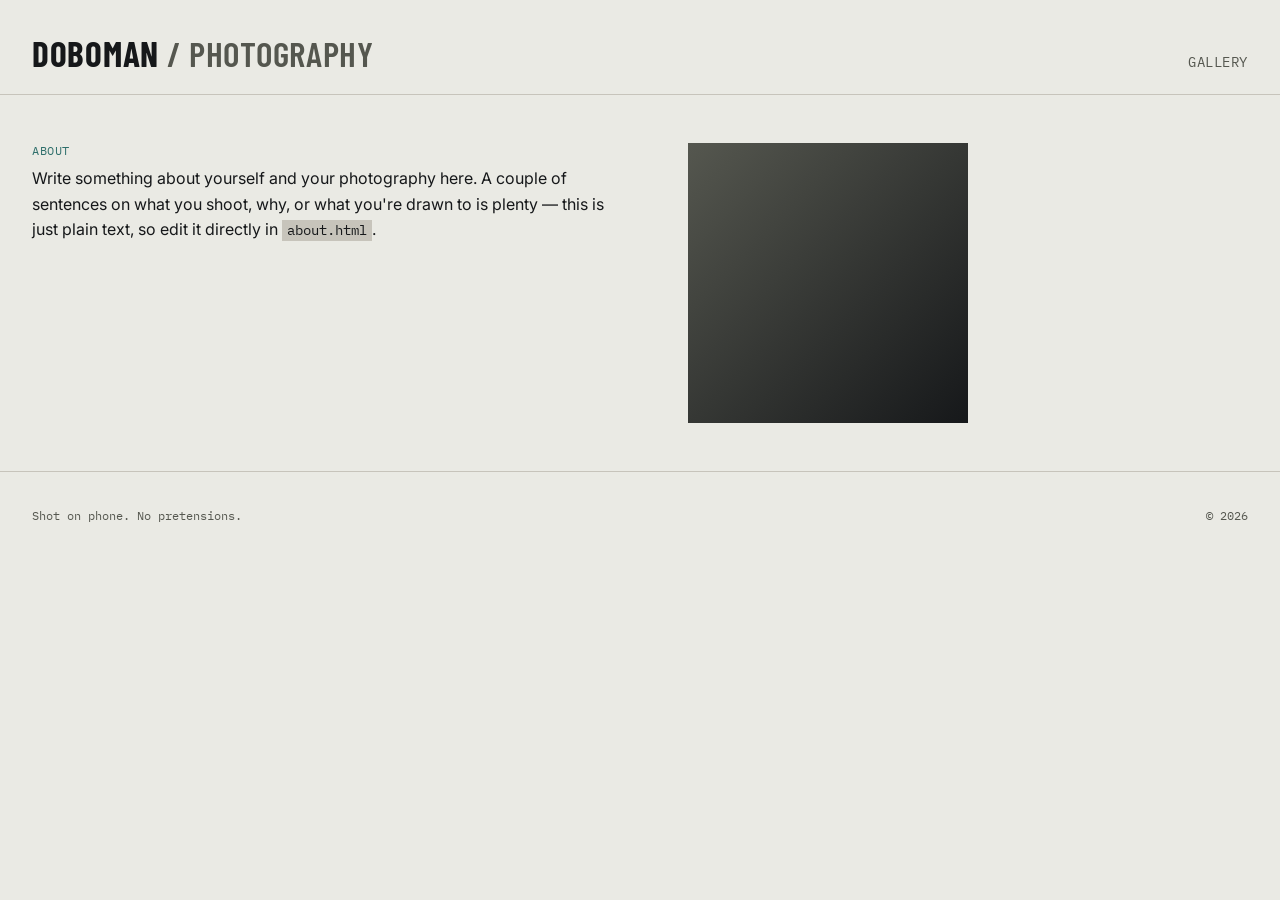
==== about.html @ f9b50aa9 "Bug fixes from previous push." ====
<!DOCTYPE html>
<html lang="en">
<head>
<meta charset="UTF-8">
<meta name="viewport" content="width=device-width, initial-scale=1.0">
<title>About — Doboman Photography</title>
<link rel="preconnect" href="https://fonts.googleapis.com">
<link href="https://fonts.googleapis.com/css2?family=Barlow+Condensed:wght@600;700&family=Inter:wght@400;500&family=IBM+Plex+Mono:wght@400;500&display=swap" rel="stylesheet">
<link rel="stylesheet" href="style.css">
</head>
<body>

<header class="site-header">
  <h1 class="site-title"><a class="site-title-link" href="index.html">DOBOMAN<span class="site-title-sub">&nbsp;/&nbsp;PHOTOGRAPHY</span></a></h1>
  <a class="nav-link" href="index.html">Gallery</a>
</header>

<section class="about">
  <div class="about-text">
    <p class="about-eyebrow">About</p>
    <!-- Replace this paragraph with your own bio -->
    <p>
      Write something about yourself and your photography here. A couple
      of sentences on what you shoot, why, or what you're drawn to is
      plenty — this is just plain text, so edit it directly in
      <code>about.html</code>.
    </p>
  </div>
  <!-- Placeholder for a future photo of yourself — replace this div
       with an <img src="Photos/your-photo.jpg" alt="..."> when ready -->
  <div class="about-photo" aria-hidden="true"></div>
</section>

<footer class="site-footer">
  <p>Shot on phone. No pretensions. <span class="footer-mono">&copy; <span id="year"></span></span></p>
</footer>

<script>
  document.getElementById("year").textContent = new Date().getFullYear();
</script>
</body>
</html>
---- style.css ----
:root {
  --bg: #EAEAE4;
  --ink: #16181A;
  --ink-soft: #55574F;
  --line: #C7C4BB;
  --accent: #2F6F6B;
  --accent-warm: #B5602E;

  --font-display: 'Barlow Condensed', sans-serif;
  --font-body: 'Inter', sans-serif;
  --font-mono: 'IBM Plex Mono', monospace;
}

* { box-sizing: border-box; }

body {
  margin: 0;
  background: var(--bg);
  color: var(--ink);
  font-family: var(--font-body);
  -webkit-font-smoothing: antialiased;
}

/* ---------- Header ---------- */

.site-header {
  display: flex;
  flex-wrap: wrap;
  align-items: baseline;
  justify-content: space-between;
  gap: 1rem;
  padding: 2rem 2rem 1.25rem;
  border-bottom: 1px solid var(--line);
}

.site-title {
  font-family: var(--font-display);
  font-weight: 700;
  font-size: clamp(1.6rem, 4vw, 2.2rem);
  letter-spacing: 0.02em;
  margin: 0;
  text-transform: uppercase;
}

.site-title-sub {
  color: var(--ink-soft);
  font-weight: 600;
}

.site-title-link {
  color: inherit;
  text-decoration: none;
}

.filters {
  display: flex;
  gap: 1.5rem;
}

.filter-btn {
  background: none;
  border: none;
  font-family: var(--font-mono);
  font-size: 0.85rem;
  text-transform: uppercase;
  letter-spacing: 0.04em;
  color: var(--ink-soft);
  cursor: pointer;
  padding: 0.25rem 0;
  border-bottom: 2px solid transparent;
}

.filter-btn:hover { color: var(--ink); }

.filter-btn.active {
  color: var(--ink);
  border-bottom-color: var(--accent);
}

.nav-link {
  font-family: var(--font-mono);
  font-size: 0.85rem;
  text-transform: uppercase;
  letter-spacing: 0.04em;
  color: var(--ink-soft);
  text-decoration: none;
  border-bottom: 2px solid transparent;
}

.nav-link:hover { color: var(--ink); border-bottom-color: var(--accent); }

/* ---------- About (standalone page: about.html) ---------- */

.about {
  display: flex;
  flex-wrap: wrap;
  gap: 2.5rem;
  padding: 3rem 2rem;
  max-width: 1000px;
}

.about-text { flex: 2; min-width: 240px; }

.about-eyebrow {
  font-family: var(--font-mono);
  font-size: 0.75rem;
  text-transform: uppercase;
  letter-spacing: 0.05em;
  color: var(--accent);
  margin: 0 0 0.5rem;
}

.about-text p:not(.about-eyebrow) {
  font-size: 1rem;
  line-height: 1.6;
  max-width: 60ch;
  margin: 0;
}

.about-text code {
  font-family: var(--font-mono);
  font-size: 0.85em;
  background: var(--line);
  padding: 0.1em 0.35em;
}

.about-photo {
  flex: 1;
  min-width: 160px;
  max-width: 280px;
  aspect-ratio: 1/1;
  background: linear-gradient(135deg, #55574F, #16181A);
}

/* ---------- Gallery (masonry via CSS columns) ---------- */

.gallery {
  column-count: 3;
  column-gap: 1rem;
  padding: 1.5rem 2rem 3rem;
}

@media (max-width: 900px) {
  .gallery { column-count: 2; }
}

@media (max-width: 560px) {
  .gallery { column-count: 1; }
  .site-header { padding: 1.5rem 1.25rem 1rem; }
  .gallery { padding: 1.25rem 1.25rem 2.5rem; }
}

.photo-card {
  break-inside: avoid;
  margin-bottom: 1rem;
  background: var(--ink);
  overflow: hidden;
  position: relative;
}

.photo-card.hidden { display: none; }

.photo-card img,
.photo-card .placeholder {
  display: block;
  width: 100%;
  height: auto;
}

/* Used only until you drop in real photos — see README */
.placeholder {
  aspect-ratio: var(--ar, 4/5);
}

.photo-caption {
  display: flex;
  justify-content: space-between;
  align-items: center;
  padding: 0.5rem 0.7rem;
  font-family: var(--font-mono);
  font-size: 0.7rem;
  letter-spacing: 0.03em;
  color: #EDEBE4;
  background: var(--ink);
}

.photo-caption .frame-no { opacity: 0.6; }
.photo-caption .tag { color: var(--accent); text-transform: uppercase; }

/* ---------- Footer ---------- */

.site-footer {
  padding: 1.5rem 2rem 2.5rem;
  border-top: 1px solid var(--line);
  font-family: var(--font-mono);
  font-size: 0.75rem;
  color: var(--ink-soft);
}

.footer-mono { float: right; }

/* ---------- Accessibility ---------- */

:focus-visible {
  outline: 2px solid var(--accent);
  outline-offset: 2px;
}

@media (prefers-reduced-motion: reduce) {
  * { transition: none !important; }
}

/* ---------- Lightbox ---------- */

.photo-card { cursor: pointer; }

.lightbox {
  position: fixed;
  inset: 0;
  background: rgba(22, 24, 26, 0.92);
  display: flex;
  align-items: center;
  justify-content: center;
  padding: 2rem;
  z-index: 1000;
}

.lightbox[hidden] { display: none; }

.lightbox-close {
  position: absolute;
  top: 1.25rem;
  right: 1.75rem;
  background: none;
  border: none;
  color: #EDEBE4;
  font-size: 2.25rem;
  line-height: 1;
  cursor: pointer;
  padding: 0.25rem 0.5rem;
}

.lightbox-close:hover { color: var(--accent); }

.lightbox-nav {
  position: absolute;
  top: 50%;
  transform: translateY(-50%);
  background: none;
  border: none;
  color: #EDEBE4;
  font-size: 3rem;
  line-height: 1;
  cursor: pointer;
  padding: 0.5rem 1rem;
}

.lightbox-nav:hover { color: var(--accent); }
.lightbox-nav.hidden { display: none; }
.lightbox-prev { left: 0.5rem; }
.lightbox-next { right: 0.5rem; }

.lightbox-image-wrap {
  overflow: auto;
  cursor: zoom-in;
}

.lightbox-image-wrap.zoomed {
  cursor: grab;
}

.lightbox-image-wrap.zoomed.panning {
  cursor: grabbing;
}

.lightbox-image-wrap.no-zoom {
  cursor: default;
}

.lightbox-content {
  display: flex;
  width: 100%;
  max-width: 1100px;
  max-height: 88vh;
  background: var(--bg);
}

.lightbox-image-wrap {
  flex: 2;
  min-width: 0;
  background: #0B0C0D;
  display: flex;
  align-items: center;
  justify-content: center;
}

.lightbox-image-wrap img {
  max-width: 100%;
  max-height: 88vh;
  object-fit: contain;
  display: block;
  -webkit-user-drag: none;
  user-select: none;
  touch-action: none;
}

.lightbox-image-wrap .placeholder {
  width: 100%;
  aspect-ratio: 4/5;
}

.lightbox-panel {
  flex: 1;
  min-width: 220px;
  padding: 1.75rem;
  overflow-y: auto;
  border-left: 1px solid var(--line);
  font-family: var(--font-mono);
}

.lightbox-frame {
  font-size: 0.8rem;
  color: var(--ink-soft);
  margin-bottom: 1rem;
}

.lightbox-desc {
  font-family: var(--font-body);
  font-size: 0.95rem;
  line-height: 1.5;
  margin: 0 0 1.25rem;
}

.lightbox-tags {
  display: flex;
  flex-wrap: wrap;
  gap: 0.5rem;
}

.lightbox-tags span {
  font-size: 0.7rem;
  text-transform: uppercase;
  letter-spacing: 0.03em;
  color: var(--accent);
  border: 1px solid var(--accent);
  padding: 0.2rem 0.5rem;
}

@media (max-width: 700px) {
  .lightbox { padding: 0; }
  .lightbox-content { flex-direction: column; max-height: 100vh; overflow-y: auto; }
  .lightbox-image-wrap img { max-height: 60vh; }
  .lightbox-panel { border-left: none; border-top: 1px solid var(--line); }
}
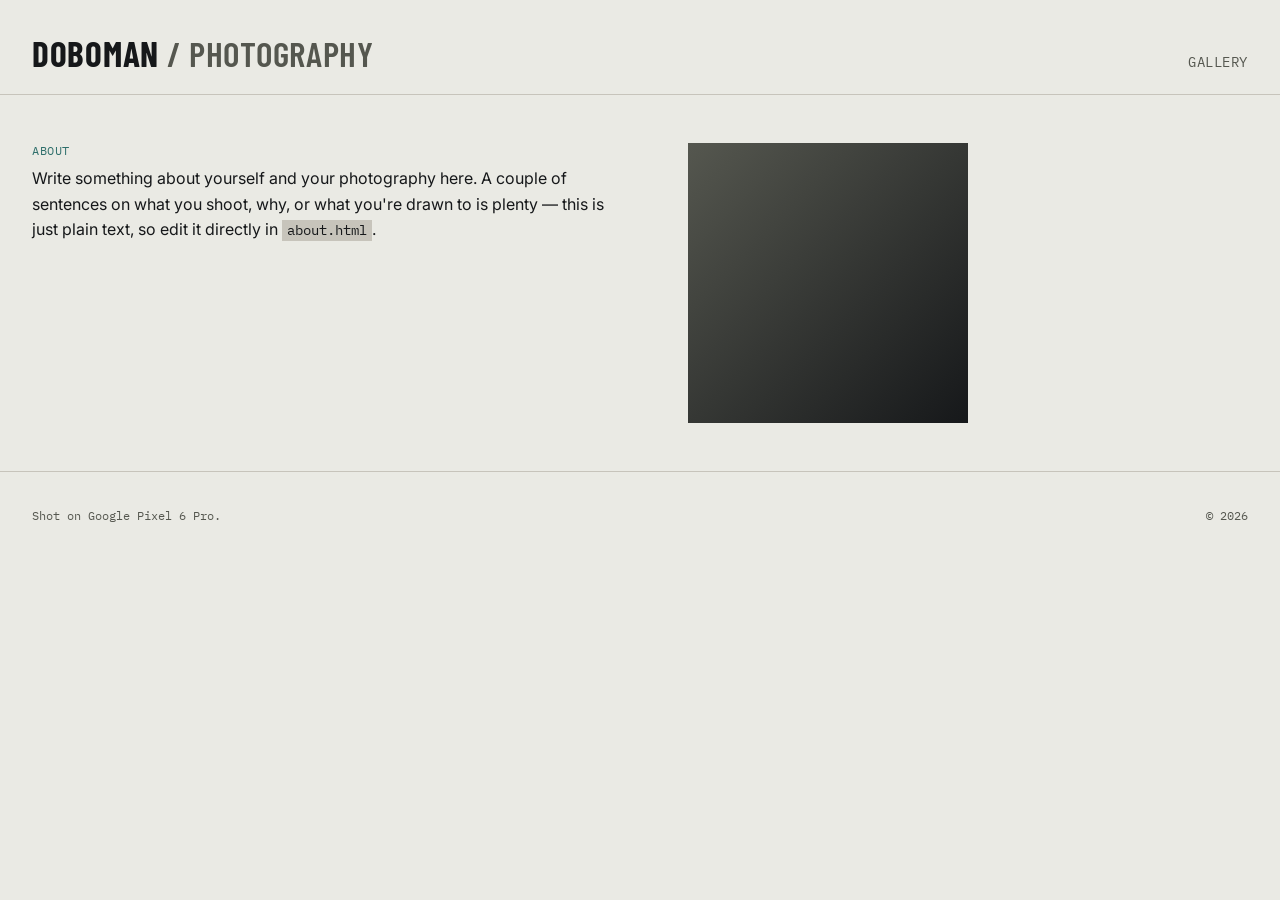
==== commit f48bd8a1: "Further zoom bug fix." ====
--- a/about.html
+++ b/about.html
@@ -32,7 +32,7 @@
 </section>
 
 <footer class="site-footer">
-  <p>Shot on phone. No pretensions. <span class="footer-mono">&copy; <span id="year"></span></span></p>
+  <p>Shot on Google Pixel 6 Pro. <span class="footer-mono">&copy; <span id="year"></span></span></p>
 </footer>
 
 <script>
--- a/style.css
+++ b/style.css
@@ -267,6 +267,12 @@
 
 .lightbox-image-wrap.zoomed {
   cursor: grab;
+  /* Centered flex alignment makes the leading-edge overflow (the top)
+     unreachable via scroll — switch to flex-start once zoomed so the
+     full image, top to bottom, is actually scrollable. The initial
+     centered view is still set programmatically in toggleZoom(). */
+  align-items: flex-start;
+  justify-content: flex-start;
 }
 
 .lightbox-image-wrap.zoomed.panning {
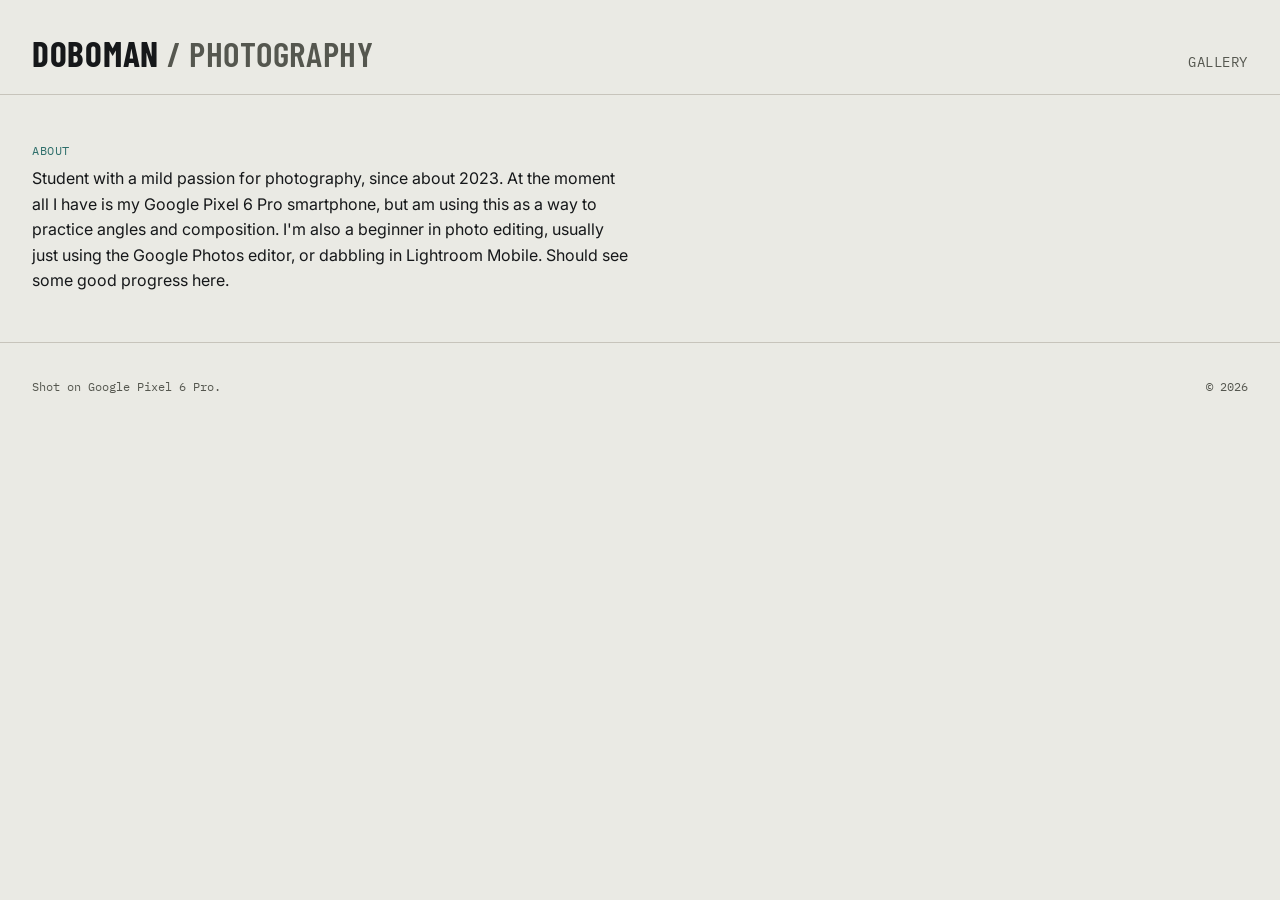
==== commit 8ce96f6e: "Added location/date metadata to be added to the side panel when looking at single image." ====
--- a/about.html
+++ b/about.html
@@ -18,17 +18,15 @@
 <section class="about">
   <div class="about-text">
     <p class="about-eyebrow">About</p>
-    <!-- Replace this paragraph with your own bio -->
     <p>
-      Write something about yourself and your photography here. A couple
-      of sentences on what you shoot, why, or what you're drawn to is
-      plenty — this is just plain text, so edit it directly in
-      <code>about.html</code>.
+      Student with a mild passion for photography, since about 2023. At the moment all I have is my Google Pixel 6 Pro smartphone, 
+      but am using this as a way to practice angles and composition. I'm also a beginner in photo editing, usually
+      just using the Google Photos editor, or dabbling in Lightroom Mobile. Should see some good progress here. 
     </p>
   </div>
   <!-- Placeholder for a future photo of yourself — replace this div
        with an <img src="Photos/your-photo.jpg" alt="..."> when ready -->
-  <div class="about-photo" aria-hidden="true"></div>
+  <!-- <div class="about-photo" aria-hidden="true"></div> -->
 </section>
 
 <footer class="site-footer">
--- a/style.css
+++ b/style.css
@@ -327,8 +327,16 @@
 .lightbox-frame {
   font-size: 0.8rem;
   color: var(--ink-soft);
-  margin-bottom: 1rem;
-}
+  margin-bottom: 0.35rem;
+}
+
+.lightbox-meta {
+  font-size: 0.8rem;
+  color: var(--accent);
+  margin: 0 0 1rem;
+}
+
+.lightbox-meta:empty { display: none; }
 
 .lightbox-desc {
   font-family: var(--font-body);
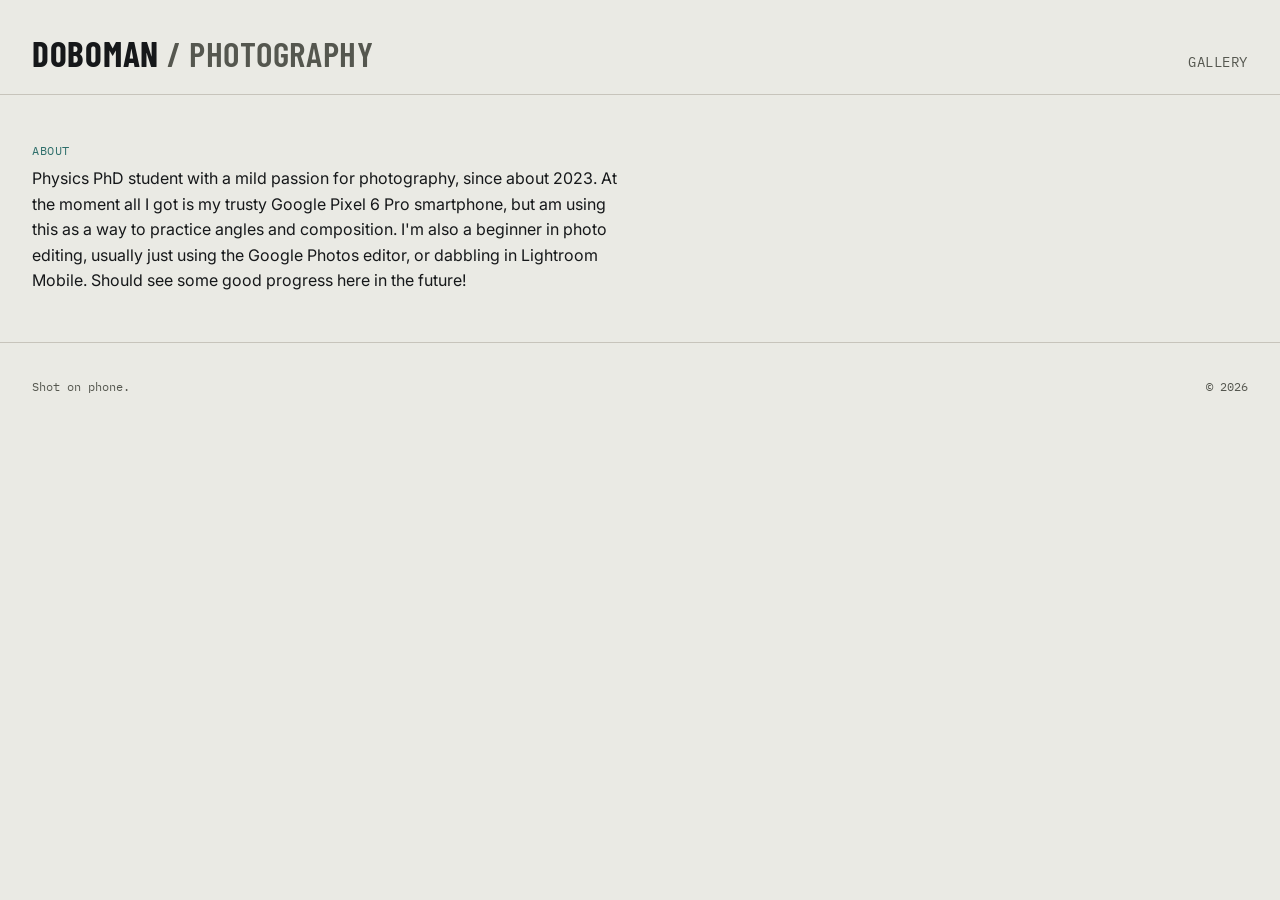
==== commit ee1f4fe4: "Added icon file and space for it in the html. Added some more photos and changed order a bit." ====
--- a/about.html
+++ b/about.html
@@ -4,6 +4,7 @@
 <meta charset="UTF-8">
 <meta name="viewport" content="width=device-width, initial-scale=1.0">
 <title>About — Doboman Photography</title>
+<link rel="icon" href="favicon.ico">
 <link rel="preconnect" href="https://fonts.googleapis.com">
 <link href="https://fonts.googleapis.com/css2?family=Barlow+Condensed:wght@600;700&family=Inter:wght@400;500&family=IBM+Plex+Mono:wght@400;500&display=swap" rel="stylesheet">
 <link rel="stylesheet" href="style.css">
@@ -19,9 +20,9 @@
   <div class="about-text">
     <p class="about-eyebrow">About</p>
     <p>
-      Student with a mild passion for photography, since about 2023. At the moment all I have is my Google Pixel 6 Pro smartphone, 
+      Physics PhD student with a mild passion for photography, since about 2023. At the moment all I got is my trusty Google Pixel 6 Pro smartphone, 
       but am using this as a way to practice angles and composition. I'm also a beginner in photo editing, usually
-      just using the Google Photos editor, or dabbling in Lightroom Mobile. Should see some good progress here. 
+      just using the Google Photos editor, or dabbling in Lightroom Mobile. Should see some good progress here in the future! 
     </p>
   </div>
   <!-- Placeholder for a future photo of yourself — replace this div
@@ -30,7 +31,7 @@
 </section>
 
 <footer class="site-footer">
-  <p>Shot on Google Pixel 6 Pro. <span class="footer-mono">&copy; <span id="year"></span></span></p>
+  <p>Shot on phone. <span class="footer-mono">&copy; <span id="year"></span></span></p>
 </footer>
 
 <script>
--- a/style.css
+++ b/style.css
@@ -52,29 +52,92 @@
   text-decoration: none;
 }
 
-.filters {
-  display: flex;
-  gap: 1.5rem;
-}
-
-.filter-btn {
+.filter-search {
+  position: relative;
+  width: 220px;
+  max-width: 100%;
+}
+
+.filter-input {
+  width: 100%;
   background: none;
   border: none;
+  border-bottom: 2px solid transparent;
+  border-bottom-color: var(--line);
   font-family: var(--font-mono);
   font-size: 0.85rem;
   text-transform: uppercase;
   letter-spacing: 0.04em;
-  color: var(--ink-soft);
+  color: var(--ink);
+  padding: 0.25rem 0;
+  outline: none;
+}
+
+.filter-input::placeholder { color: var(--ink-soft); }
+.filter-input:focus { border-bottom-color: var(--accent); }
+
+.filter-dropdown {
+  position: absolute;
+  top: calc(100% + 0.6rem);
+  left: 0;
+  right: 0;
+  background: var(--bg);
+  border: 1px solid var(--line);
+  max-height: 320px;
+  overflow-y: auto;
+  z-index: 20;
+  box-shadow: 0 10px 28px rgba(22, 24, 26, 0.18);
+}
+
+.filter-dropdown[hidden] { display: none; }
+
+.filter-clear {
+  display: block;
+  width: 100%;
+  text-align: left;
+  background: none;
+  border: none;
+  border-bottom: 1px solid var(--line);
+  font-family: var(--font-mono);
+  font-size: 0.75rem;
+  text-transform: uppercase;
+  letter-spacing: 0.04em;
+  color: var(--accent);
+  padding: 0.5rem 0.75rem;
   cursor: pointer;
-  padding: 0.25rem 0;
-  border-bottom: 2px solid transparent;
-}
-
-.filter-btn:hover { color: var(--ink); }
-
-.filter-btn.active {
-  color: var(--ink);
-  border-bottom-color: var(--accent);
+}
+
+.filter-clear:hover { color: var(--ink); }
+.filter-clear:disabled { color: var(--ink-soft); cursor: default; }
+
+.filter-options { padding: 0.25rem 0; }
+
+.filter-option {
+  display: flex;
+  align-items: center;
+  gap: 0.55rem;
+  padding: 0.4rem 0.75rem;
+  font-family: var(--font-mono);
+  font-size: 0.8rem;
+  text-transform: uppercase;
+  letter-spacing: 0.03em;
+  color: var(--ink-soft);
+  cursor: pointer;
+}
+
+.filter-option:hover { color: var(--ink); background: rgba(22, 24, 26, 0.05); }
+
+.filter-option input[type="checkbox"] { accent-color: var(--accent); }
+
+.filter-option.checked { color: var(--ink); }
+
+.filter-option .count { margin-left: auto; opacity: 0.6; font-size: 0.7rem; }
+
+.filter-empty {
+  padding: 0.5rem 0.75rem;
+  font-family: var(--font-mono);
+  font-size: 0.8rem;
+  color: var(--ink-soft);
 }
 
 .nav-link {
@@ -338,6 +401,14 @@
 
 .lightbox-meta:empty { display: none; }
 
+.lightbox-camera {
+  font-size: 0.75rem;
+  color: var(--ink-soft);
+  margin: 0 0 1.25rem;
+}
+
+.lightbox-camera:empty { display: none; }
+
 .lightbox-desc {
   font-family: var(--font-body);
   font-size: 0.95rem;
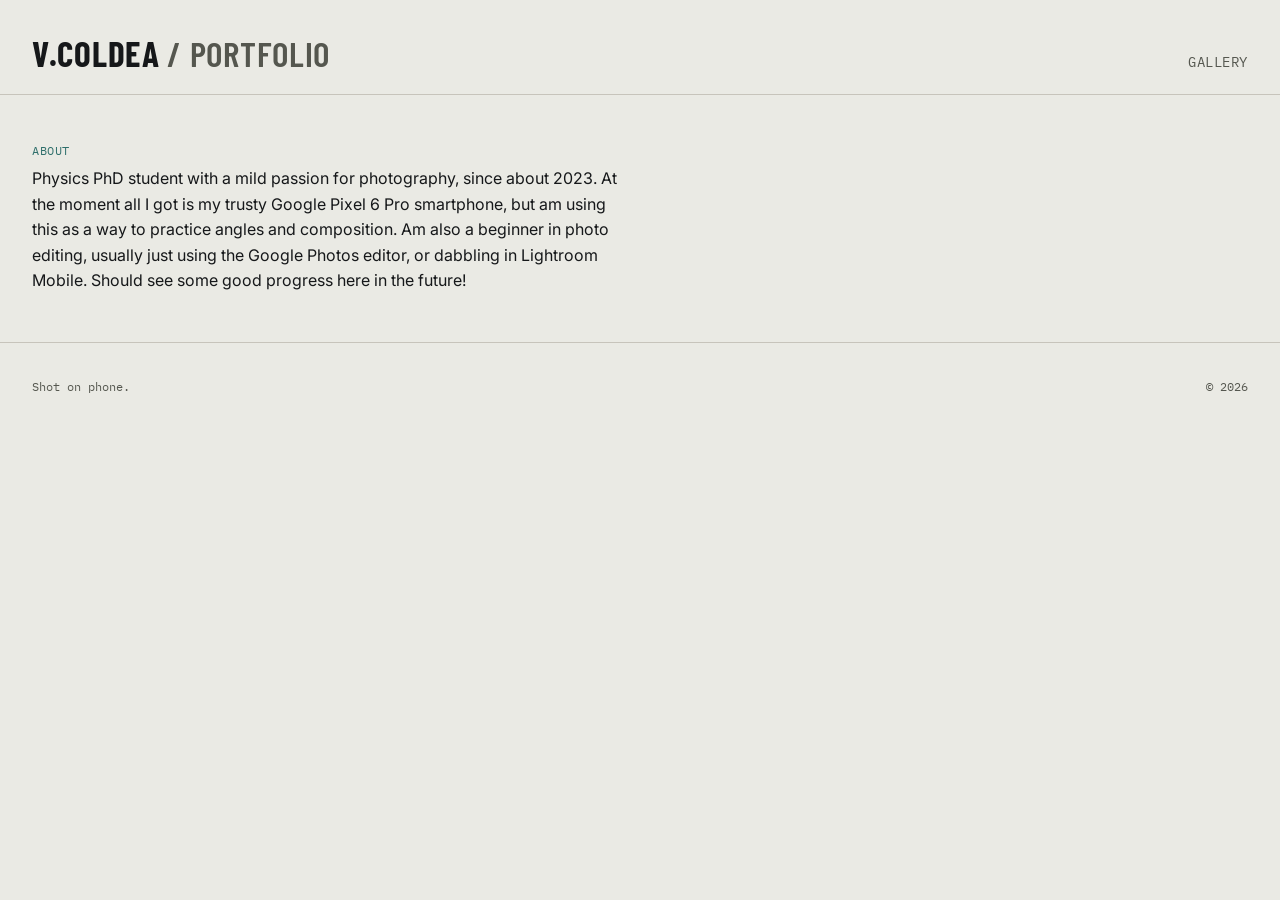
==== commit 31123e78: "New icon with ice camera, not sure how visible it will be. Fixed minor typo in title in the html." ====
--- a/about.html
+++ b/about.html
@@ -12,7 +12,7 @@
 <body>
 
 <header class="site-header">
-  <h1 class="site-title"><a class="site-title-link" href="index.html">DOBOMAN<span class="site-title-sub">&nbsp;/&nbsp;PHOTOGRAPHY</span></a></h1>
+  <h1 class="site-title"><a class="site-title-link" href="index.html">V.COLDEA<span class="site-title-sub">&nbsp;/&nbsp;PORTFOLIO</span></h1>
   <a class="nav-link" href="index.html">Gallery</a>
 </header>
 
@@ -21,7 +21,7 @@
     <p class="about-eyebrow">About</p>
     <p>
       Physics PhD student with a mild passion for photography, since about 2023. At the moment all I got is my trusty Google Pixel 6 Pro smartphone, 
-      but am using this as a way to practice angles and composition. I'm also a beginner in photo editing, usually
+      but am using this as a way to practice angles and composition. Am also a beginner in photo editing, usually
       just using the Google Photos editor, or dabbling in Lightroom Mobile. Should see some good progress here in the future! 
     </p>
   </div>
